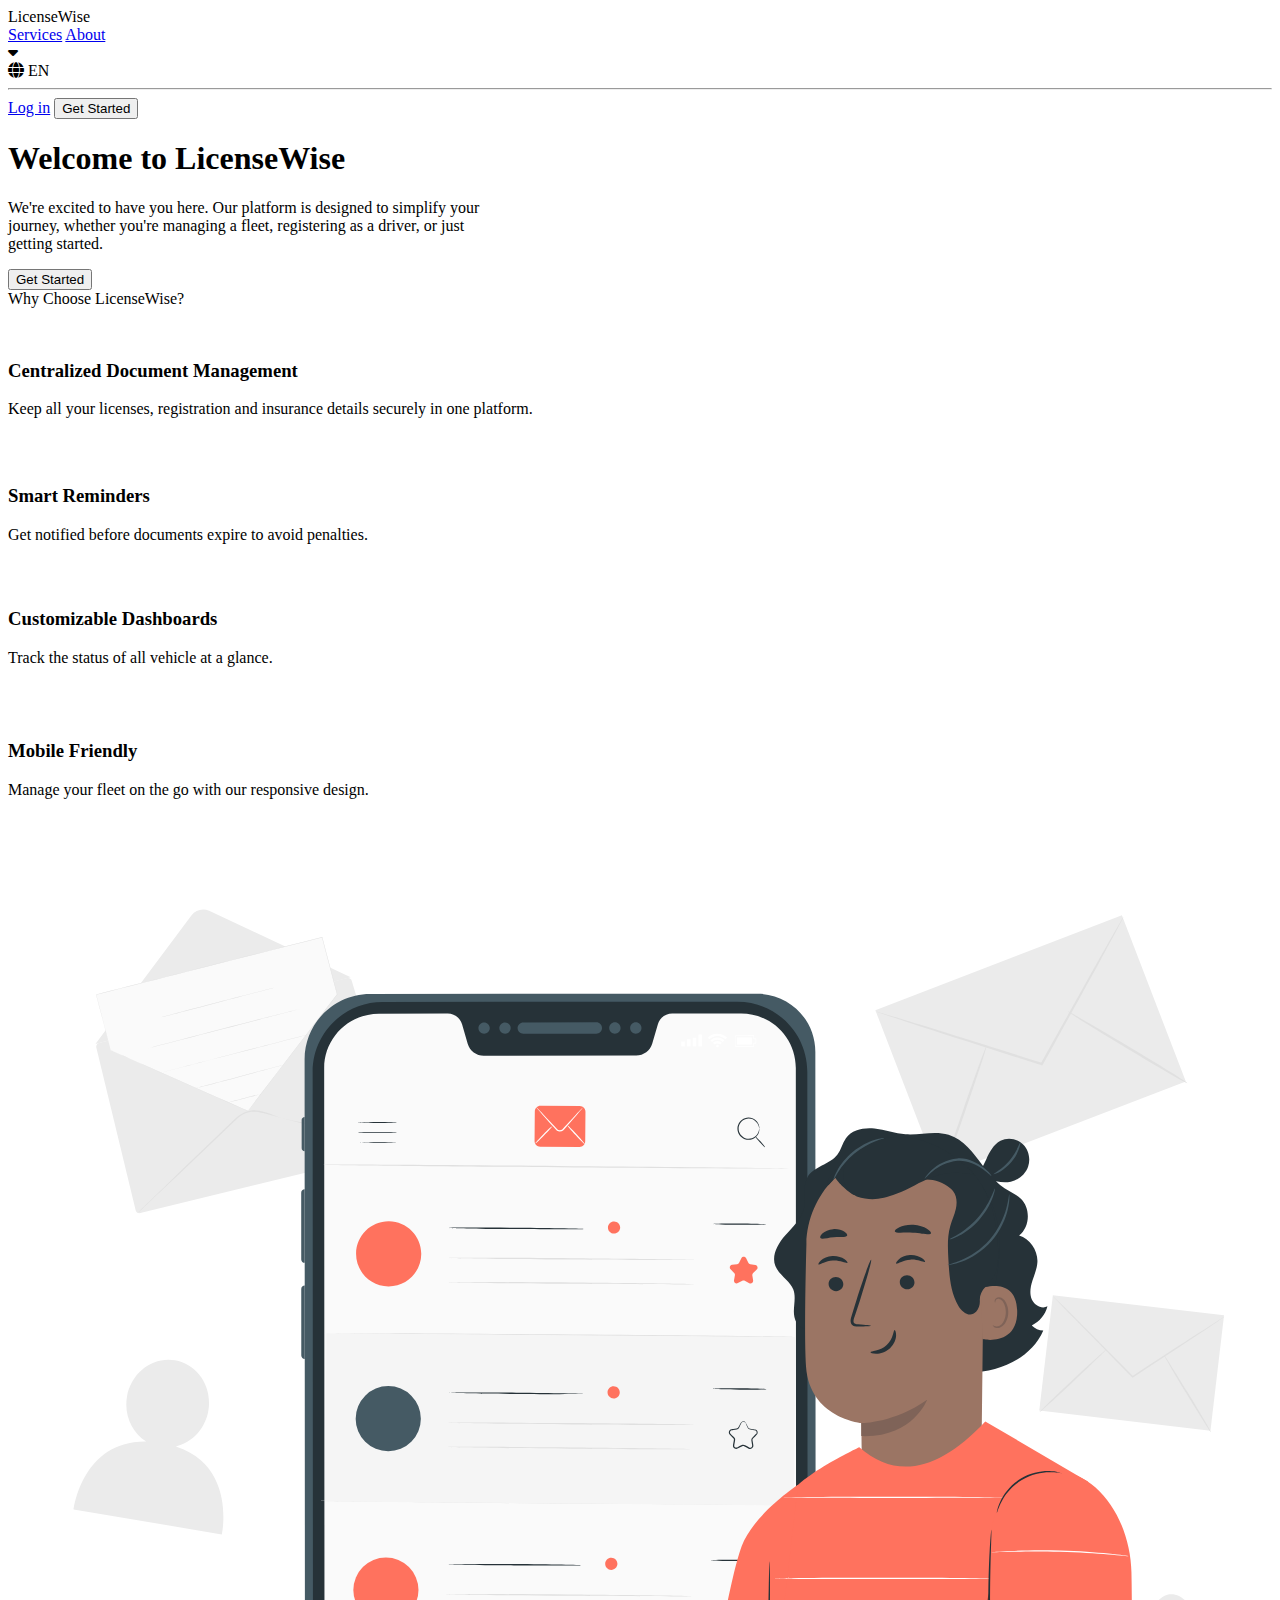
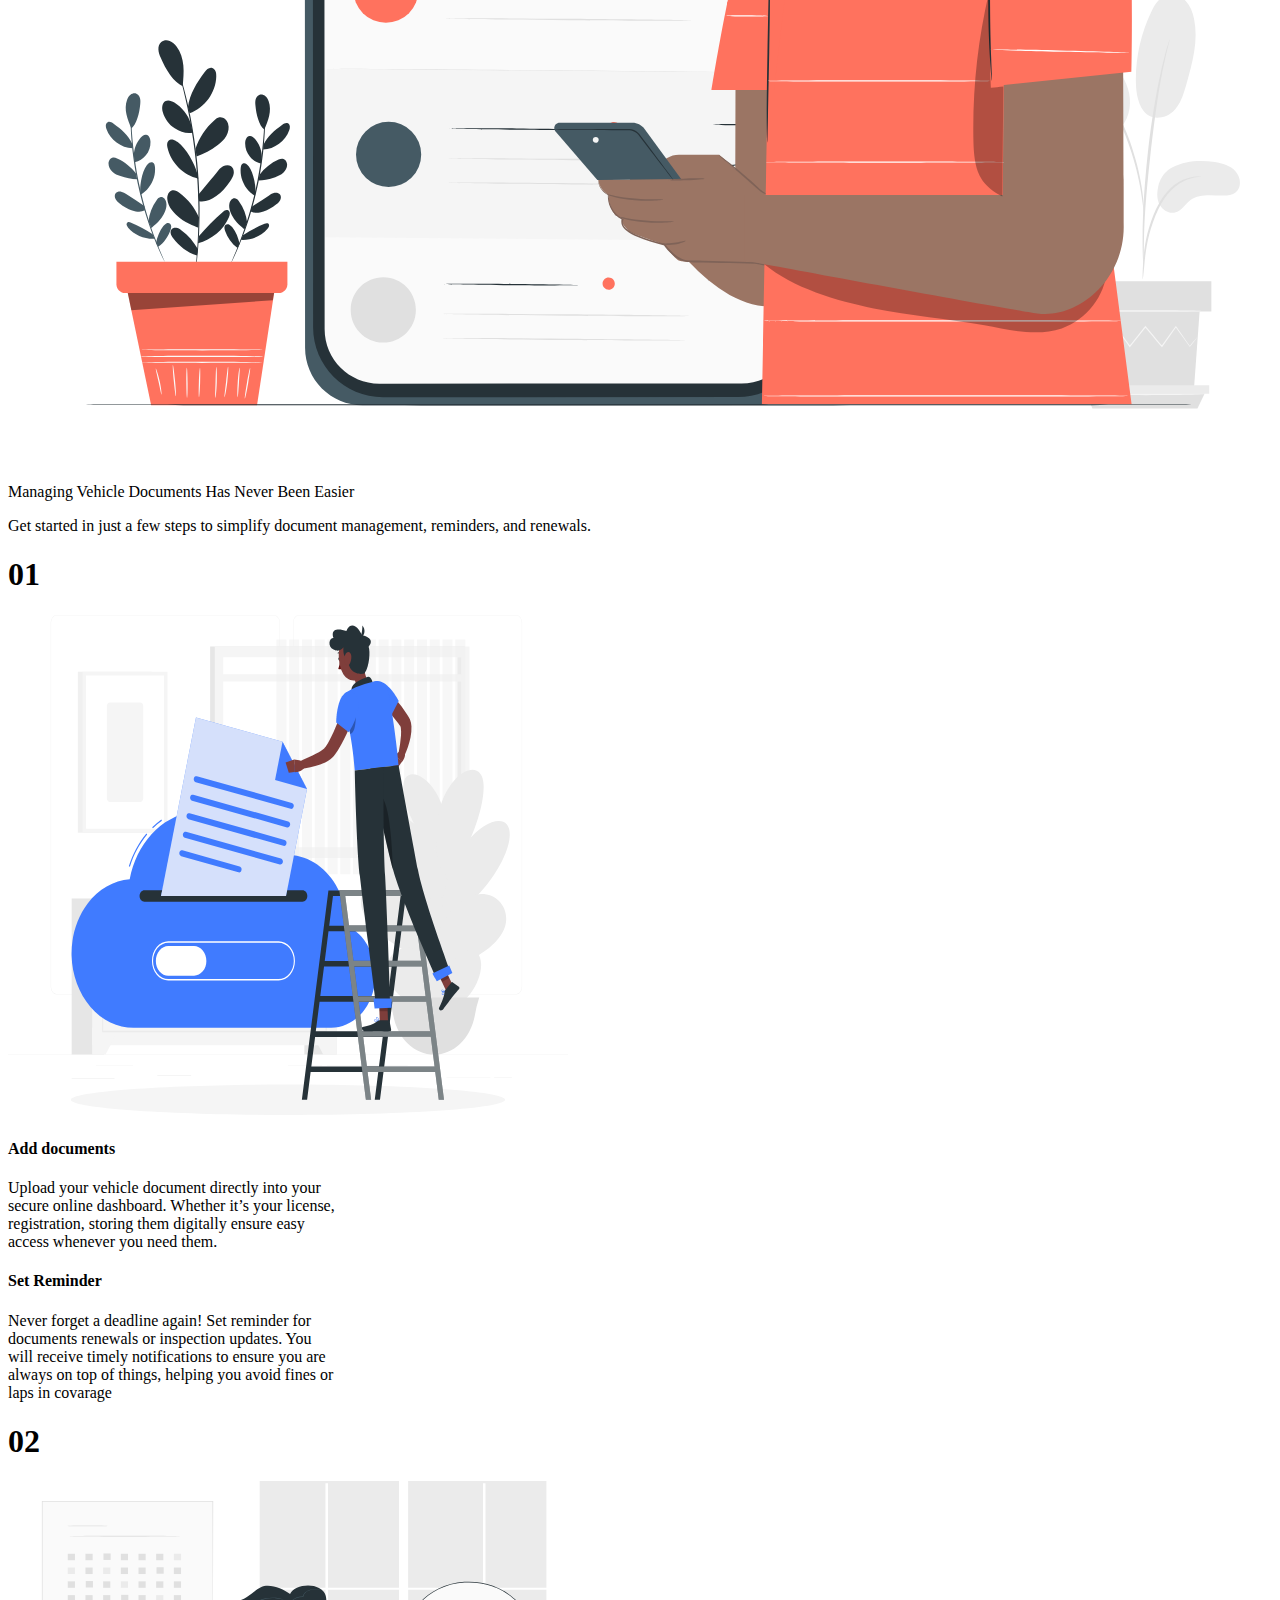
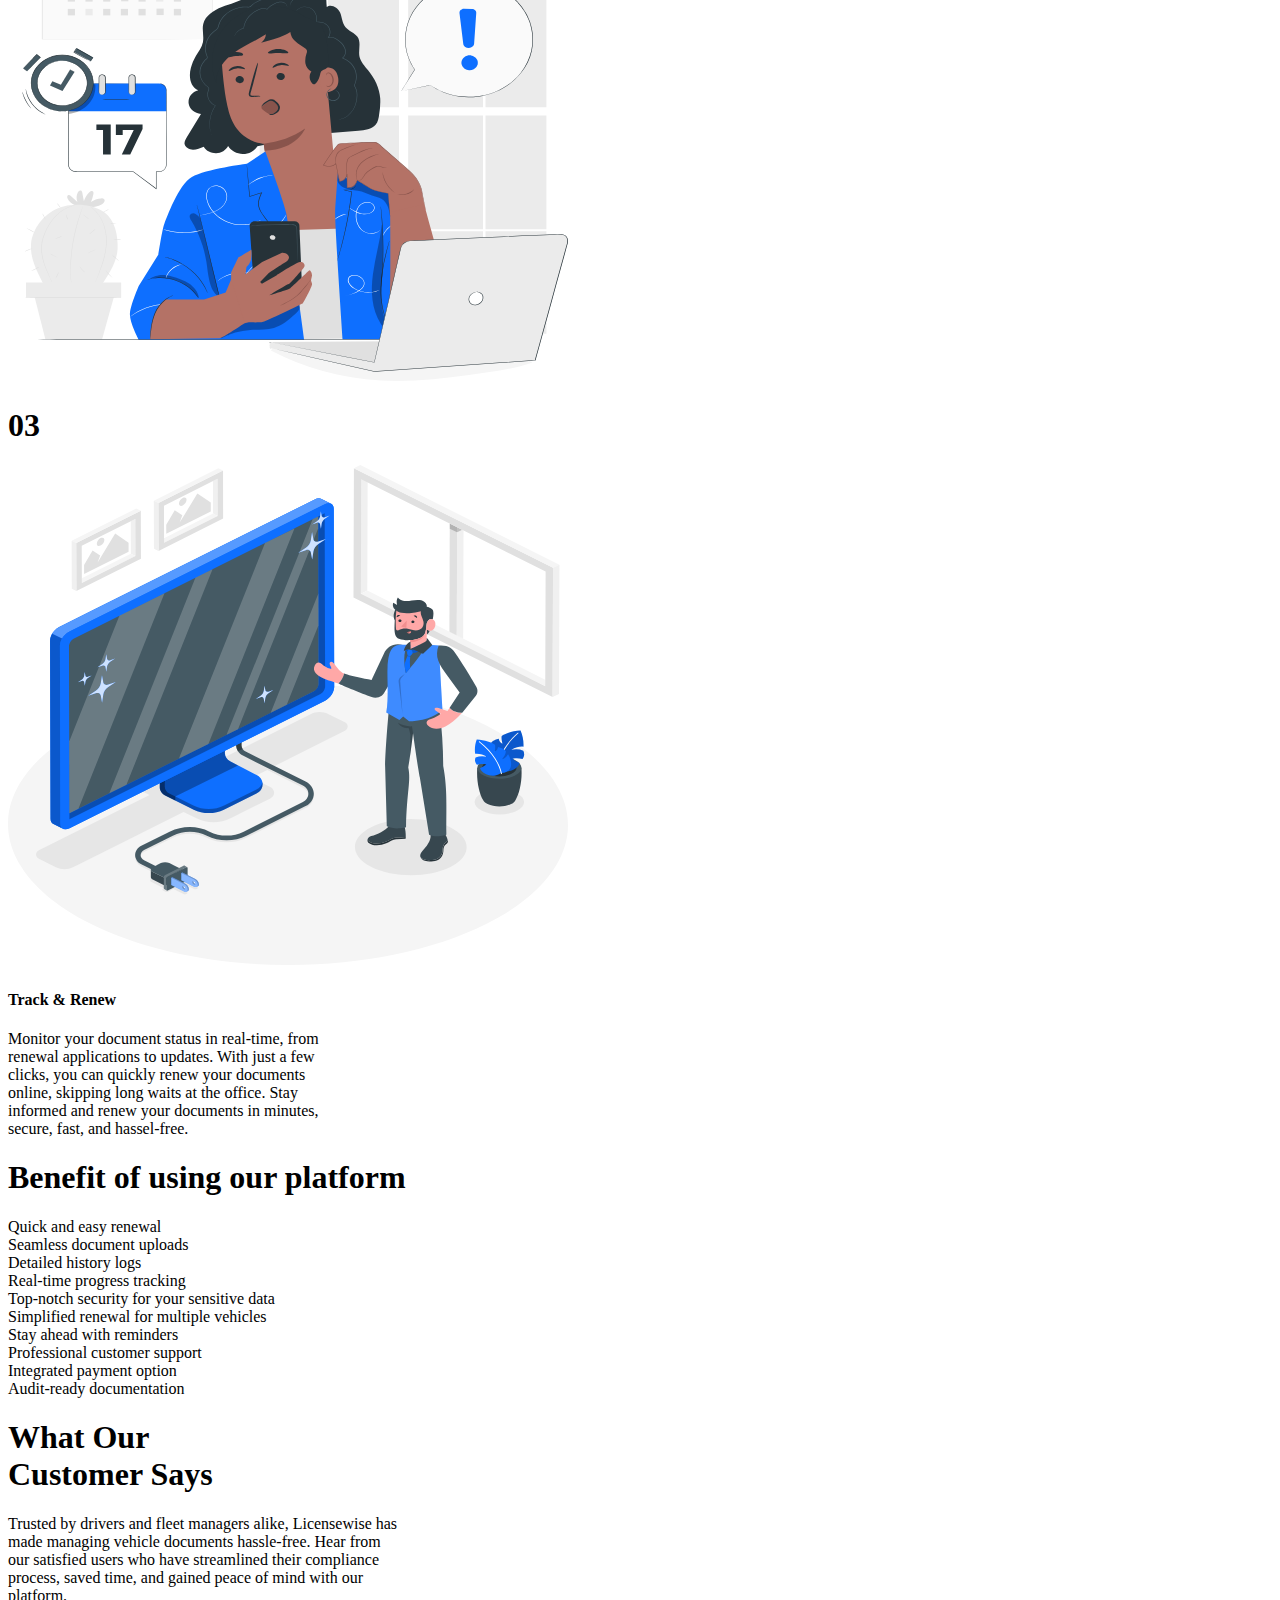
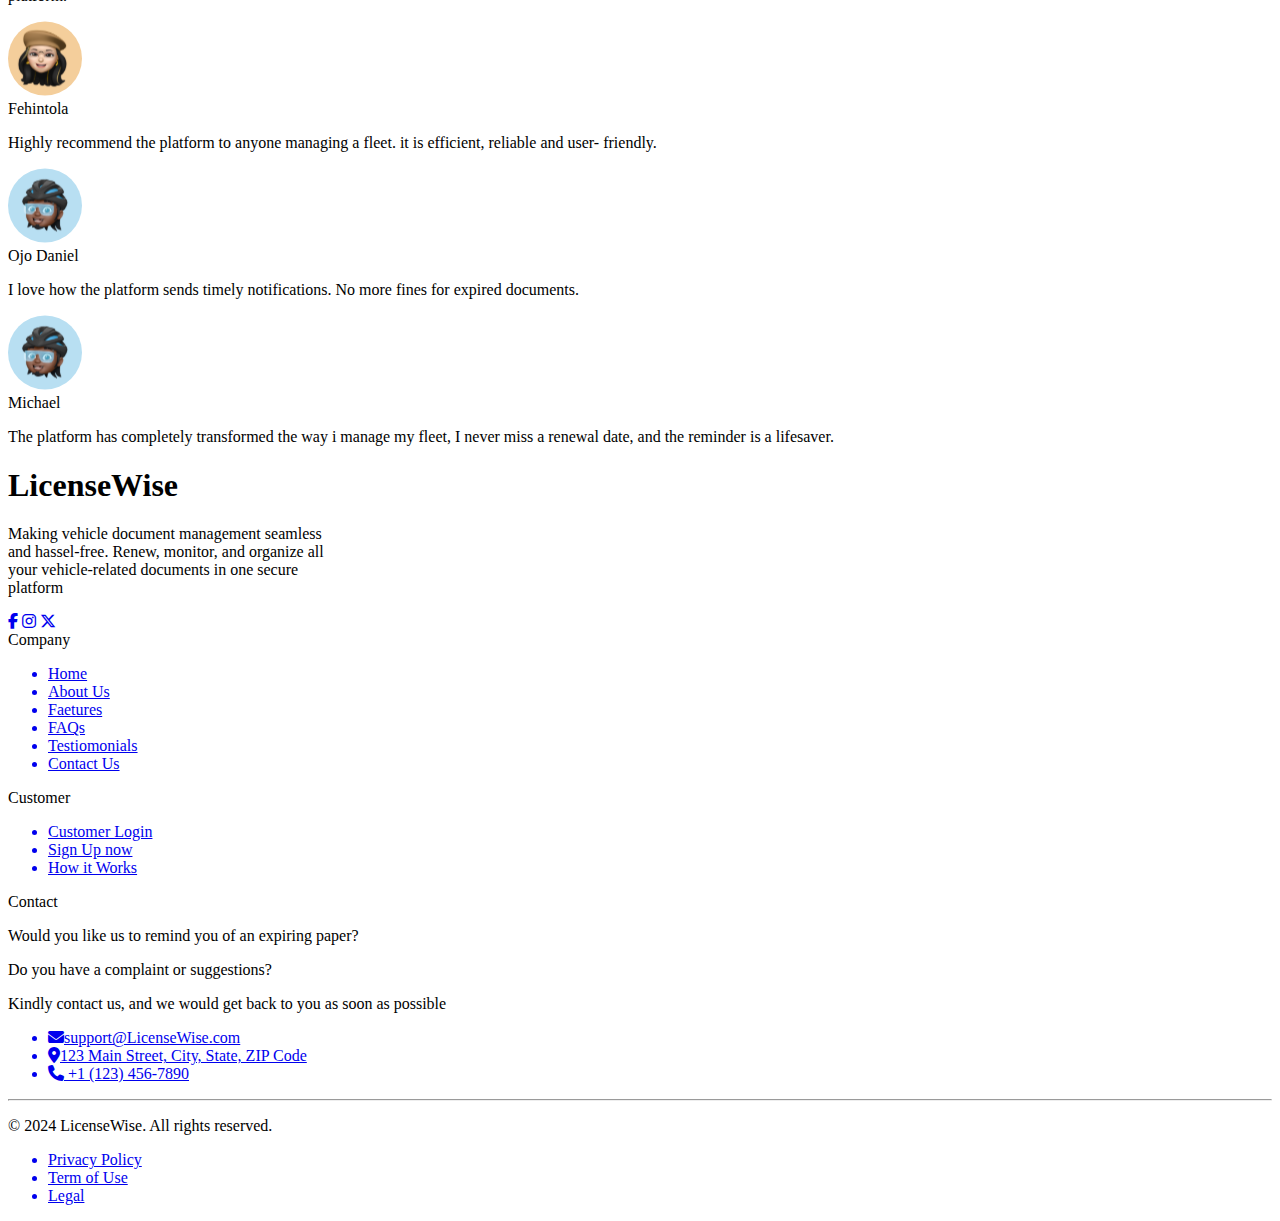
==== html/Index.html @ 1155dbb6 "codeverification1" ====
<!Doctype html>
<html lang="en">
  <head>
    <meta charset="utf-8">
    <meta name="viewport" content="width=device-width, initial-scale=1">
    <title>LicenseWise</title>
    <!-- <link href="https://cdn.jsdelivr.net/npm/bootstrap@5.3.3/dist/css/bootstrap.min.css" rel="stylesheet" integrity="sha384-QWTKZyjpPEjISv5WaRU9OFeRpok6YctnYmDr5pNlyT2bRjXh0JMhjY6hW+ALEwIH" crossorigin="anonymous"> -->
    <link href="https://fonts.googleapis.com/css?family=Nunito:200,300,regular,500,600,700,800,900,200italic,300italic,italic,500italic,600italic,700italic,800italic,900italic" rel="stylesheet" />
    <link href="https://fonts.googleapis.com/css?family=DM+Sans:100,200,300,regular,500,600,700,800,900,100italic,200italic,300italic,italic,500italic,600italic,700italic,800italic,900italic" rel="stylesheet" />
    <link href="https://fonts.googleapis.com/css?family=Inter:100,200,300,regular,500,600,700,800,900,100italic,200italic,300italic,italic,500italic,600italic,700italic,800italic,900italic" rel="stylesheet" />
    <link rel="stylesheet" href="https://cdnjs.cloudflare.com/ajax/libs/font-awesome/6.7.1/css/all.min.css">
    <link rel="stylesheet" href="Styles.css" />
  </head>
  <body>
    <section class="head">
<div class="top">
  <div class="left">
    <span class="logo">LicenseWise</span>
    <div class="left-span">
      <a href="http://127.0.0.1:5500/Index.html#service"><span>Services</span></a>
      <a href="http://127.0.0.1:5500/Index.html#about"><span>About</span></a>
    </div>
  </div>

  <div class="right">
    <i class="fa-solid fa-caret-down"></i>
    <div class="lang">
      <i class="fa-solid fa-globe"></i>
      <span>EN</span>
    </div>
    <hr>
    <a href="#"><span>Log in</span></a>
    <button class="btn">Get Started</button>
  </div>
</div>

<div class="head-content">
      <h1>Welcome to LicenseWise</h1>
      <p>We're excited to have you here. Our platform is designed to simplify your <br> journey, whether you're managing a fleet, registering as a driver, or just <br> getting started.</p>
      <button class="btn2">Get Started</button>
    </div>

  </section>

  <section class="features">
      <span>Why Choose LicenseWise?</span>
      <div class="content">
        <div class="divs">
          <div class="box document">
            <div class="svg doc">
              <svg width="23" height="29" viewBox="0 0 23 29" fill="none" xmlns="http://www.w3.org/2000/svg">
                <path d="M4.25 0H18.4167C19.5438 0 20.6248 0.447767 21.4219 1.2448C22.2189 2.04183 22.6667 3.12283 22.6667 4.25V24.0833C22.6667 25.2105 22.2189 26.2915 21.4219 27.0885C20.6248 27.8856 19.5438 28.3333 18.4167 28.3333H4.25C3.12283 28.3333 2.04183 27.8856 1.2448 27.0885C0.447767 26.2915 0 25.2105 0 24.0833L0 4.25C0 3.12283 0.447767 2.04183 1.2448 1.2448C2.04183 0.447767 3.12283 0 4.25 0ZM5.66667 9.91667C5.29094 9.91667 4.93061 10.0659 4.66493 10.3316C4.39926 10.5973 4.25 10.9576 4.25 11.3333C4.25 11.7091 4.39926 12.0694 4.66493 12.3351C4.93061 12.6007 5.29094 12.75 5.66667 12.75H17C17.3757 12.75 17.7361 12.6007 18.0017 12.3351C18.2674 12.0694 18.4167 11.7091 18.4167 11.3333C18.4167 10.9576 18.2674 10.5973 18.0017 10.3316C17.7361 10.0659 17.3757 9.91667 17 9.91667H5.66667ZM5.66667 21.25C5.29094 21.25 4.93061 21.3993 4.66493 21.6649C4.39926 21.9306 4.25 22.2909 4.25 22.6667C4.25 23.0424 4.39926 23.4027 4.66493 23.6684C4.93061 23.9341 5.29094 24.0833 5.66667 24.0833H12.75C13.1257 24.0833 13.4861 23.9341 13.7517 23.6684C14.0174 23.4027 14.1667 23.0424 14.1667 22.6667C14.1667 22.2909 14.0174 21.9306 13.7517 21.6649C13.4861 21.3993 13.1257 21.25 12.75 21.25H5.66667ZM5.66667 4.25C5.29094 4.25 4.93061 4.39926 4.66493 4.66493C4.39926 4.93061 4.25 5.29094 4.25 5.66667C4.25 6.04239 4.39926 6.40272 4.66493 6.6684C4.93061 6.93408 5.29094 7.08333 5.66667 7.08333H17C17.3757 7.08333 17.7361 6.93408 18.0017 6.6684C18.2674 6.40272 18.4167 6.04239 18.4167 5.66667C18.4167 5.29094 18.2674 4.93061 18.0017 4.66493C17.7361 4.39926 17.3757 4.25 17 4.25H5.66667ZM5.66667 15.5833C5.29094 15.5833 4.93061 15.7326 4.66493 15.9983C4.39926 16.2639 4.25 16.6243 4.25 17C4.25 17.3757 4.39926 17.7361 4.66493 18.0017C4.93061 18.2674 5.29094 18.4167 5.66667 18.4167H17C17.3757 18.4167 17.7361 18.2674 18.0017 18.0017C18.2674 17.7361 18.4167 17.3757 18.4167 17C18.4167 16.6243 18.2674 16.2639 18.0017 15.9983C17.7361 15.7326 17.3757 15.5833 17 15.5833H5.66667Z" fill="white"/>
                </svg>
            </div>

              <div class="description">
                <h3>Centralized Document Management </h3>
                <p>Keep all your licenses, registration and insurance details securely in one platform.</p>
              </div>
          </div>
          <div class="box clock ">
            <div class="svg ck">
              <svg width="29" height="28" viewBox="0 0 29 28" fill="none" xmlns="http://www.w3.org/2000/svg">
                <path d="M15.9021 13.9188V8.81875C15.9021 8.41736 15.7661 8.08114 15.4941 7.81008C15.2221 7.53903 14.8859 7.40303 14.4854 7.40208C14.085 7.40114 13.7488 7.53714 13.4768 7.81008C13.2048 8.08303 13.0688 8.41925 13.0688 8.81875V14.45C13.0688 14.6389 13.1042 14.8221 13.175 14.9997C13.2458 15.1772 13.3521 15.3364 13.4938 15.4771L17.4604 19.4437C17.7201 19.7035 18.0507 19.8333 18.4521 19.8333C18.8535 19.8333 19.184 19.7035 19.4437 19.4437C19.7035 19.184 19.8333 18.8535 19.8333 18.4521C19.8333 18.0507 19.7035 17.7201 19.4437 17.4604L15.9021 13.9188ZM14.4854 27.2354C12.7146 27.2354 11.0561 26.8992 9.51008 26.2267C7.96403 25.5543 6.61819 24.6453 5.47258 23.4997C4.32697 22.3541 3.41794 21.0082 2.7455 19.4622C2.07306 17.9161 1.73636 16.2572 1.73542 14.4854C1.73447 12.7136 2.07117 11.0552 2.7455 9.51008C3.41983 7.96497 4.32839 6.61914 5.47117 5.47258C6.61394 4.32603 7.95978 3.417 9.50867 2.7455C11.0576 2.074 12.7165 1.73731 14.4854 1.73542C16.2544 1.73353 17.9133 2.07022 19.4622 2.7455C21.0111 3.42078 22.3569 4.32981 23.4997 5.47258C24.6424 6.61536 25.5515 7.96119 26.2267 9.51008C26.902 11.059 27.2382 12.7174 27.2354 14.4854C27.2326 16.2534 26.8964 17.9123 26.2267 19.4622C25.5571 21.012 24.6481 22.3578 23.4997 23.4997C22.3512 24.6415 21.0054 25.5505 19.4622 26.2267C17.9189 26.903 16.26 27.2392 14.4854 27.2354ZM0.389583 6.41042C0.129861 6.15069 0 5.82014 0 5.41875C0 5.01736 0.129861 4.68681 0.389583 4.42708L4.42708 0.389583C4.68681 0.129861 5.01736 0 5.41875 0C5.82014 0 6.15069 0.129861 6.41042 0.389583C6.67014 0.649305 6.8 0.979861 6.8 1.38125C6.8 1.78264 6.67014 2.11319 6.41042 2.37292L2.37292 6.41042C2.11319 6.67014 1.78264 6.8 1.38125 6.8C0.979861 6.8 0.649306 6.67014 0.389583 6.41042ZM28.5813 6.41042C28.3215 6.67014 27.991 6.8 27.5896 6.8C27.1882 6.8 26.8576 6.67014 26.5979 6.41042L22.5604 2.37292C22.3007 2.11319 22.1708 1.78264 22.1708 1.38125C22.1708 0.979861 22.3007 0.649305 22.5604 0.389583C22.8201 0.129861 23.1507 0 23.5521 0C23.9535 0 24.284 0.129861 24.5438 0.389583L28.5813 4.42708C28.841 4.68681 28.9708 5.01736 28.9708 5.41875C28.9708 5.82014 28.841 6.15069 28.5813 6.41042Z" fill="white"/>
                </svg>
                
            </div>

              <div class="description">
                <h3>Smart Reminders</h3>
                <p>Get notified before documents expire to avoid penalties.</p>
              </div>
          </div>
          <div class="box dashboard">
            <div class="svg dash">
              <svg width="26" height="26" viewBox="0 0 26 26" fill="none" xmlns="http://www.w3.org/2000/svg">
                <path d="M5.3125 0C3.90354 0 2.55228 0.559708 1.556 1.556C0.559708 2.55228 0 3.90354 0 5.3125V10.625H14.875V0H5.3125ZM17 17H25.5V8.5H17V17ZM25.5 19.125H17V25.5H20.1875C21.5965 25.5 22.9477 24.9403 23.944 23.944C24.9403 22.9477 25.5 21.5965 25.5 20.1875V19.125ZM25.5 5.3125V6.375H17V0H20.1875C21.5965 0 22.9477 0.559708 23.944 1.556C24.9403 2.55228 25.5 3.90354 25.5 5.3125ZM14.875 12.75H0V20.1875C0 21.5965 0.559708 22.9477 1.556 23.944C2.55228 24.9403 3.90354 25.5 5.3125 25.5H14.875V12.75Z" fill="white"/>
                </svg>                
          </div>

              <div class="description">
                <h3>Customizable Dashboards</h3>
                <p>Track the status of all vehicle at a glance.</p>
              </div>
          </div>
          <div class="box mobile ">
            <div class="svg mb">
              <svg width="25" height="34" viewBox="0 0 25 34" fill="none" xmlns="http://www.w3.org/2000/svg">
                <path fill-rule="evenodd" clip-rule="evenodd" d="M0 3.4C0 2.49826 0.358213 1.63346 0.995837 0.995837C1.63346 0.358213 2.49826 0 3.4 0L21.5333 0C22.4351 0 23.2999 0.358213 23.9375 0.995837C24.5751 1.63346 24.9333 2.49826 24.9333 3.4V30.6C24.9333 31.5017 24.5751 32.3665 23.9375 33.0042C23.2999 33.6418 22.4351 34 21.5333 34H3.4C2.49826 34 1.63346 33.6418 0.995837 33.0042C0.358213 32.3665 0 31.5017 0 30.6V3.4ZM9.06667 27.2H15.8667V24.9333H9.06667V27.2Z" fill="white"/>
                </svg>                
            </div>

              <div class="description">
                <h3>Mobile Friendly</h3>
                <p>Manage  your fleet on the go with our responsive design.</p>
              </div>
          </div>
        </div>

        <div class="img">
          <img src="/Images/Features Img.svg" alt="">
        </div>
      </div>
    </section>

    <section class="management" id="about">
      <div class="heading">
        <span>Managing Vehicle Documents Has Never Been Easier</span>
        <p>Get started in just a few steps to simplify document management, reminders, and renewals.  </p>
      </div>

      <div class="document">
        <h1>01</h1>
        <div class="img-text">
          <img src="/Images/Adding docs.svg" alt="">
          <div class="text">
            <h4>Add documents</h4>
            <p>Upload your vehicle document directly into your <br> secure online dashboard. Whether it’s your license, <br> registration, storing them digitally ensure easy <br> access  whenever you need them.</p>
          </div>
        </div>
      </div>

      <div class="reminder">
        <div class="text">
            <h4>Set Reminder</h4>
            <p>Never forget a deadline again! Set reminder for <br>documents renewals or inspection updates. You <br>will receive timely notifications to ensure you are <br>always on top of things, helping you avoid fines or <br>laps in covarage</p>
          </div>
        <div class="img-text">
          <h1>02</h1>
          <img src="/Images/Reminder Img.svg" alt="">
        </div>
      </div>

      <div class="track">
        <h1>03</h1>
        <div class="img-text">
          <img src="/Images/Track Img.svg" alt="">
          <div class="text">
            <h4>Track &  Renew</h4>
            <p>Monitor your document status in real-time, from <br>renewal applications to updates. With just a few <br>clicks, you can quickly renew your documents <br>online, skipping long waits at the office. Stay <br>informed and renew your documents in minutes,<br>secure, fast, and hassel-free.</p>
          </div>
        </div>
      </div>

    </section>

    <section class="benefit" id="service">
      <h1>Benefit of using our platform</h1>
      <div class="flex">
        <div class="small box1">
          <div class="circle"></div>
          <span>Quick and easy renewal</span>
        </div>
        <div class="small box2">
          <div class="circle"></div>
          <span>Seamless document uploads</span>
        </div>
        <div class="small box3">
          <div class="circle"></div>
          <span>Detailed history logs</span>
        </div>
        <div class="small box4">
          <div class="circle"></div>
          <span>Real-time progress tracking</span>
        </div>
        <div class="small box5">
          <div class="circle"></div>
          <span>Top-notch security for your sensitive data</span>
        </div>
        <div class="small box6"><div class="circle"></div>
          <span>Simplified renewal for multiple vehicles </span>
        </div>
        <div class="small box7"><div class="circle"></div>
          <span>Stay ahead with reminders</span>
        </div>
        <div class="small box8"><div class="circle"></div>
          <span>Professional customer support</span>
        </div>
        <div class="small box9"><div class="circle"></div>
          <span>Integrated payment option</span>
        </div>
        <div class="small box10"><div class="circle"></div>
          <span>Audit-ready documentation</span>
        </div>
        
      </div>
    </section>


    <section class="service">
      <div class="left">
        <h1>What Our <br>
          Customer Says</h1>
          <p>Trusted by drivers and fleet managers alike, Licensewise has <br> made managing vehicle documents hassle-free. Hear from <br>our satisfied users who have streamlined their compliance <br> process, saved time, and gained peace of mind with our <br>platform.</p>
      </div>

      <div class="right">
        <div class="mid con">
          <img src="/Images/Av3.svg" alt="">
          <div class="av-text">
            <span>Fehintola</span>
            <p>Highly recommend the platform to anyone managing a fleet. it is efficient, reliable and user- friendly.</p>
          </div>
        </div>
        <div class="mid con">
          <img src="/Images/Av2.svg" alt="">
          <div class="av-text">
            <span>Ojo Daniel</span>
            <p>I love how the platform sends timely notifications. No more fines for expired documents.</p>
        </div>
        </div>
        <div class="mid con">
          <img src="/Images/Av2.svg" alt="">
          <div class="av-text">
            <span>Michael</span>
            <p>The platform has completely transformed the way i manage my fleet, I never miss a renewal date, and the reminder is a lifesaver.</p>
        </div>
      </div>
    </section>

    <footer>
      <div class="top">
        <div class="p first">
          <h1>LicenseWise</h1>
          <p>Making vehicle document management seamless <br>and hassel-free. Renew, monitor, and organize all <br>your vehicle-related documents in one secure <br>platform </p>
          <div class="socials">
            <a href="#" target="_blank" class="social-box"><i class="fa-brands fa-facebook-f"></i></a>
            <a href="#" target="_blank" class="social-box"><i class="fa-brands fa-instagram"></i></a>
            <a href="#" target="_blank" class="social-box"><i class="fa-brands fa-x-twitter"></i></a>
            <!-- <a href="#">
              <i class="fa fa-linkedin"></i>
            </a> -->
          </div>
        </div>
        <div class="p">
          <span>Company</span>
          <ul class="list">
            <a href="#"><li>Home</li></a>
            <a href="#"><li>About Us</li></a>
            <a href="#"><li>Faetures</li></a>
            <a href="#"><li>FAQs</li></a>
            <a href="#"><li>Testiomonials</li></a>
            <a href="#"><li>Contact Us</li></a>
            </ul>
        </div>
        <div class="p">
          <span>Customer</span>
          <ul class="list">
            <a href="#"><li>Customer Login</li></a>
            <a href="#"><li>Sign Up now</li></a>
            <a href="#"><li>How it Works</li></a>
          </ul>
        </div>
        <div class="p fourth">
          <span>Contact</span>
          <p>Would you like us to remind you of an expiring paper? </p>
          <p>Do you have a complaint or suggestions? </p>
          <p>Kindly contact us, and we would get back to you as soon as possible</p>
          <ul class="info">
            <a href="#"><li><i class="fa-solid fa-envelope"></i>support@LicenseWise.com</li></a>
            <a href="#"><li><i class="fa-solid fa-location-dot"></i>123 Main Street, City, State, ZIP Code</li></a>
            <a href="#"><li><i class="fa-solid fa-phone"></i> +1 (123) 456-7890</li></a>
          </ul>
        </div>
      </div>

      <hr>

      <div class="bottom">
        <div class="left">
          <p>© 2024 LicenseWise. All rights reserved.</p>
        </div>
        <div class="right">
          <ul>
            <a href="#"><li>Privacy Policy</li></a>
            <a href="#"><li>Term of Use</li></a>
            <a href="#"><li>Legal</li></a>
          </ul>
        </div>
      </div>
    </footer>
     
  </body>
</html>
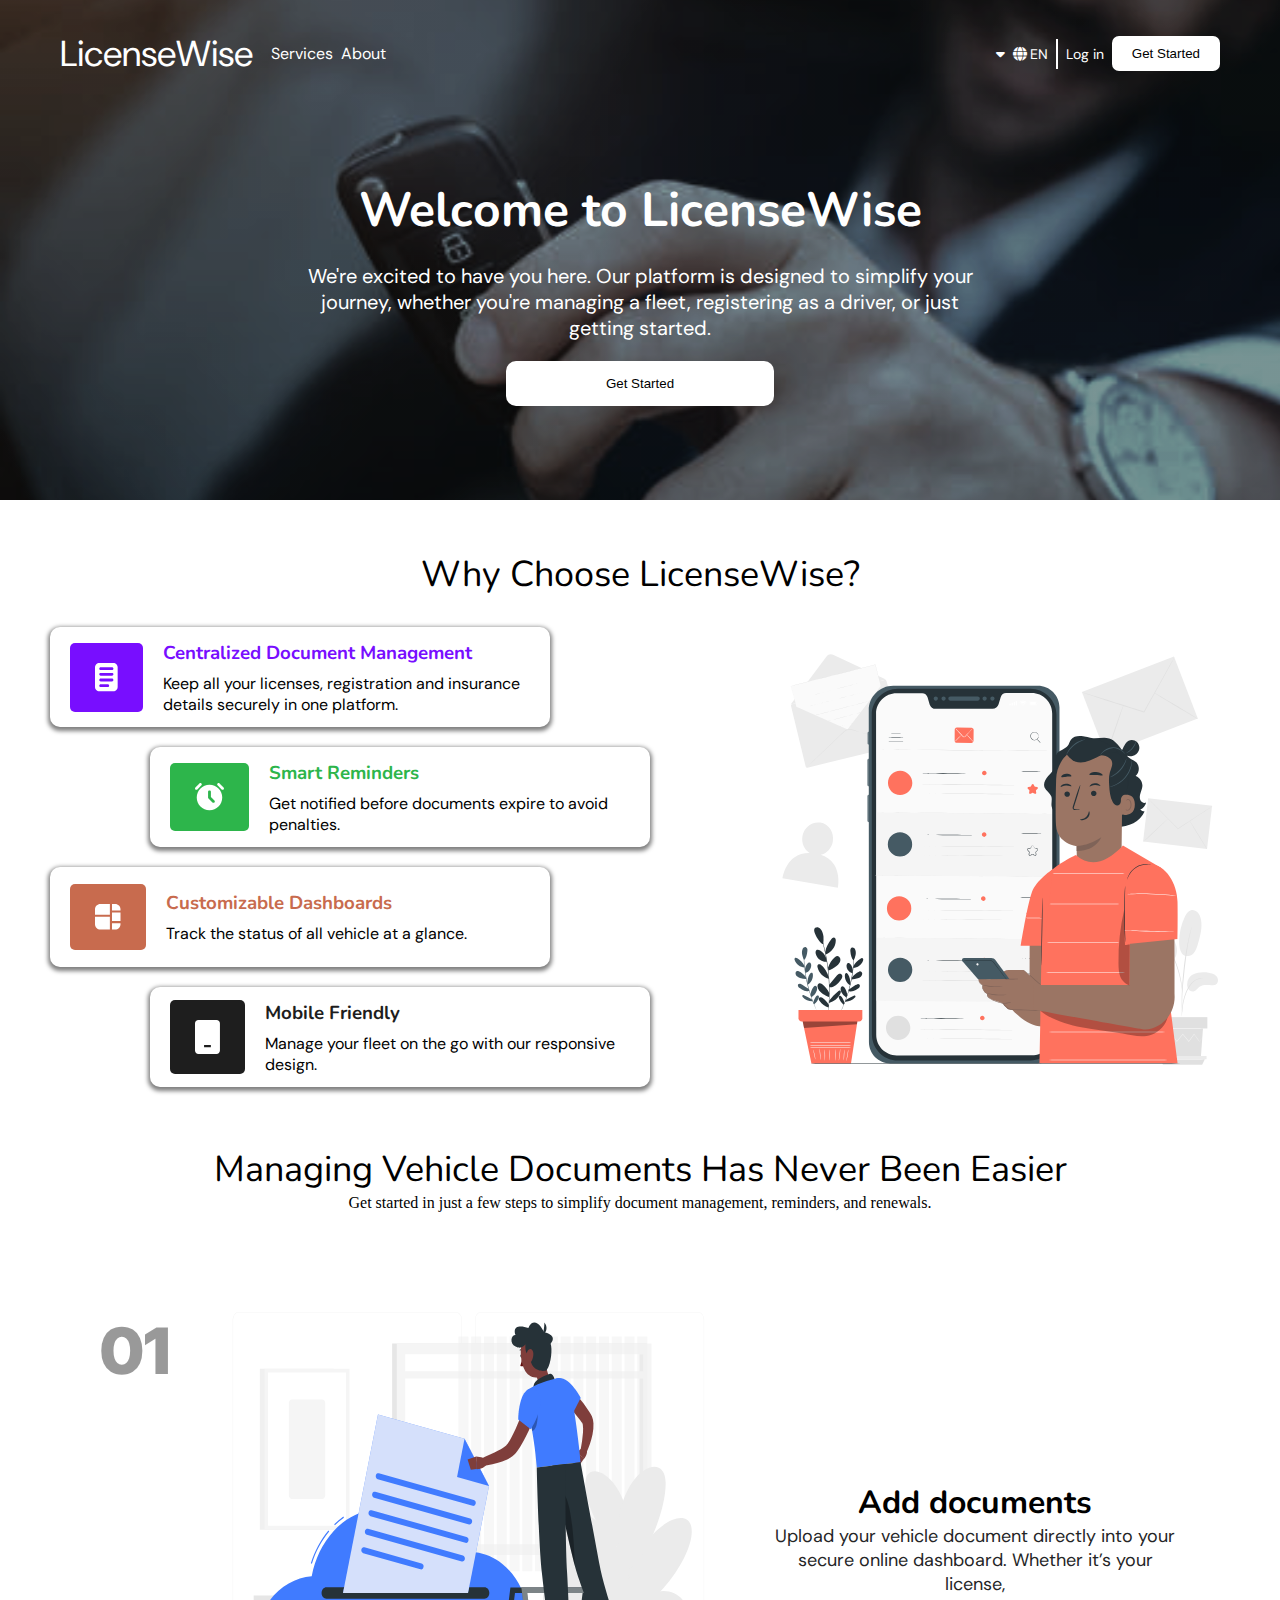
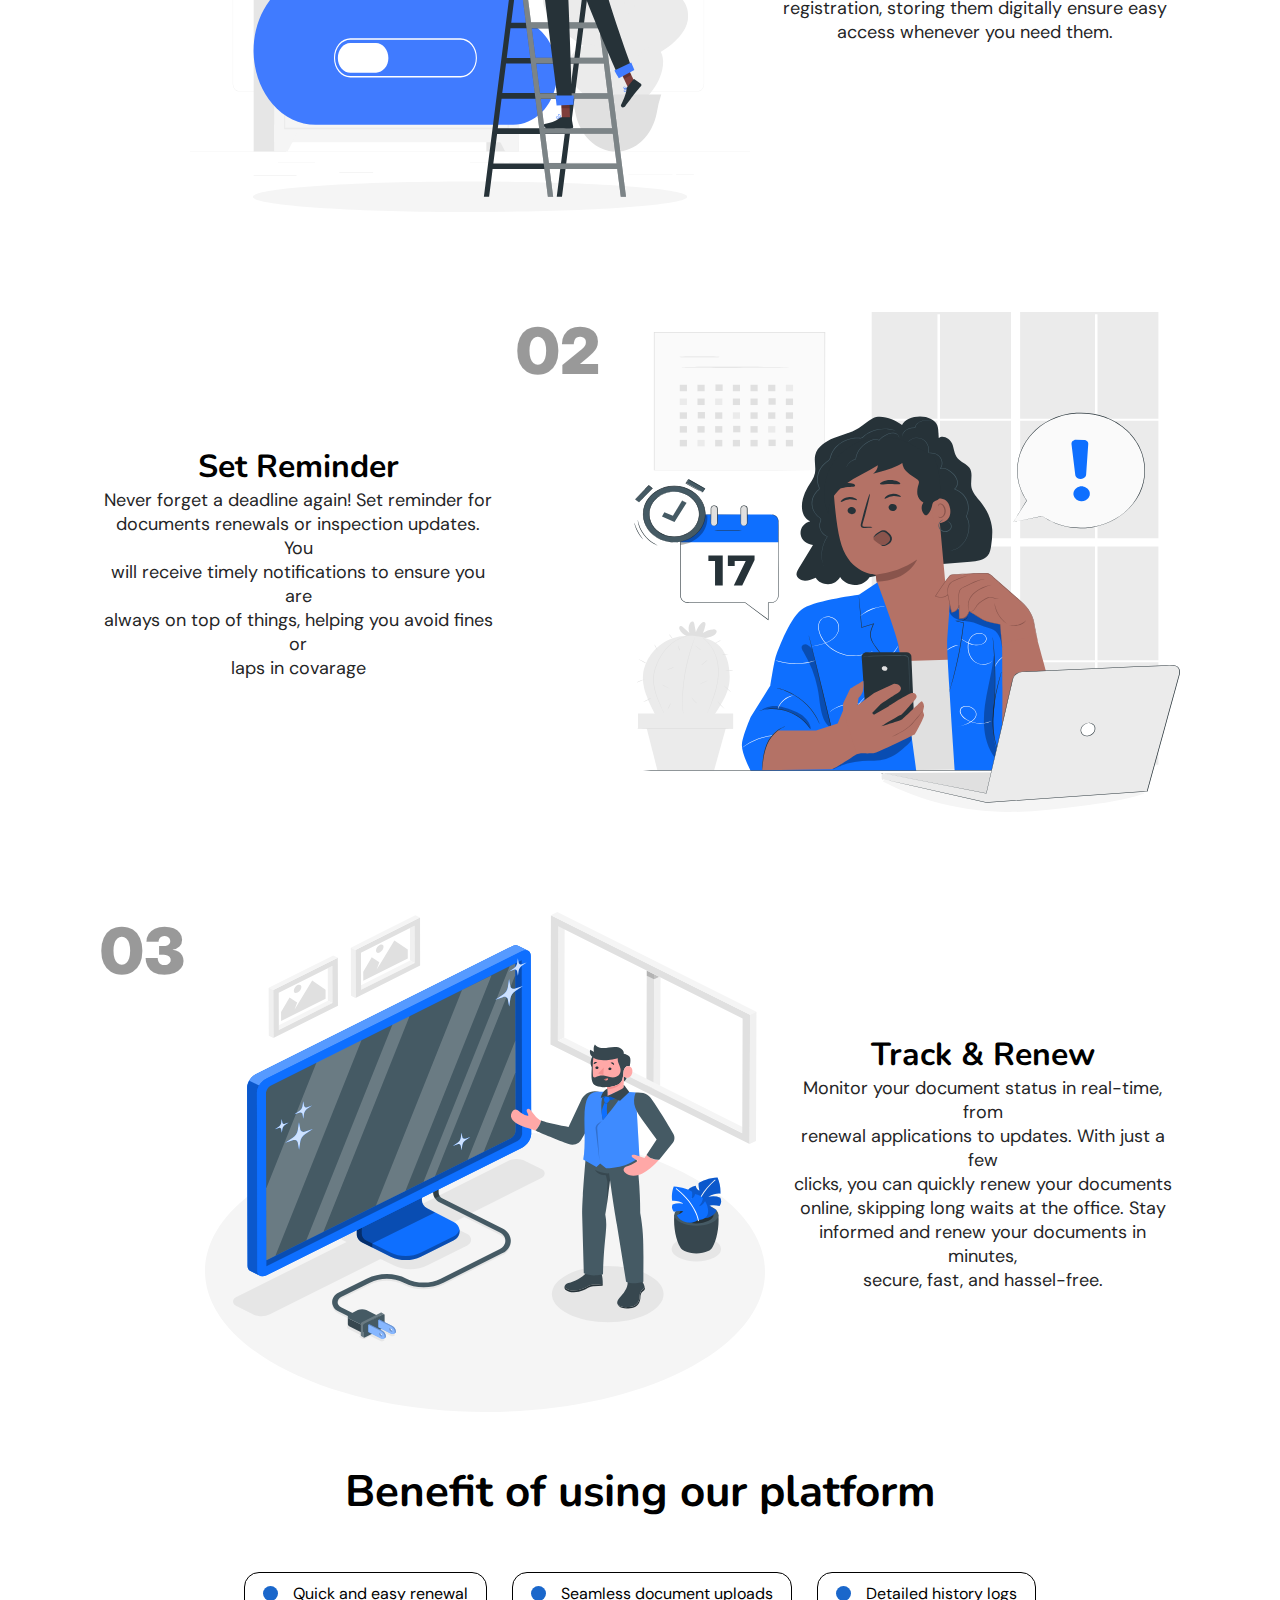
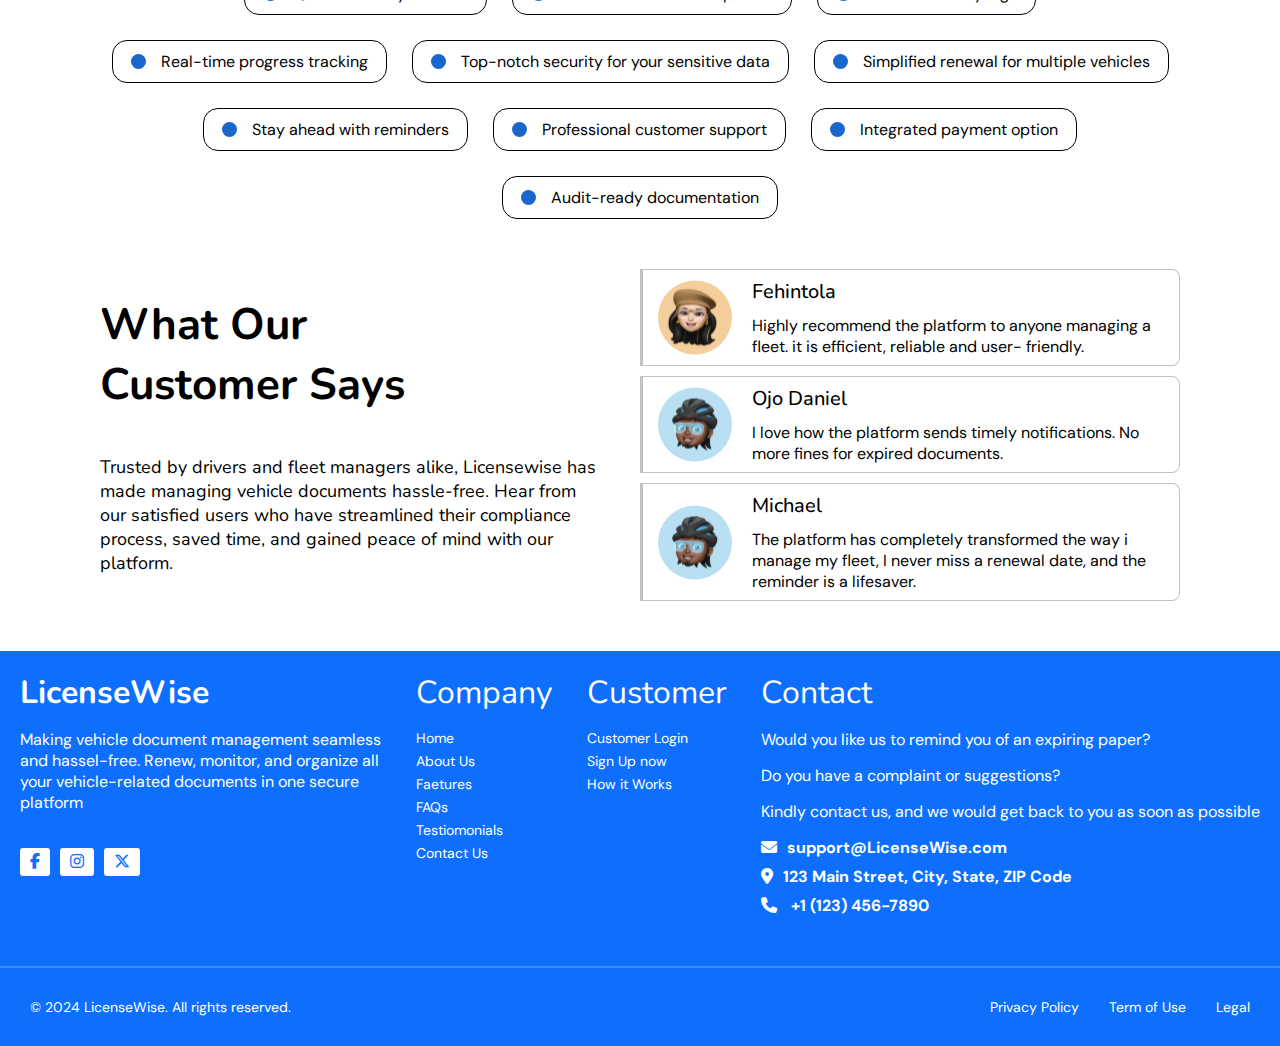
==== commit c5589952: "codev" ====
--- a/html/Index.html
+++ b/html/Index.html
@@ -9,7 +9,7 @@
     <link href="https://fonts.googleapis.com/css?family=DM+Sans:100,200,300,regular,500,600,700,800,900,100italic,200italic,300italic,italic,500italic,600italic,700italic,800italic,900italic" rel="stylesheet" />
     <link href="https://fonts.googleapis.com/css?family=Inter:100,200,300,regular,500,600,700,800,900,100italic,200italic,300italic,italic,500italic,600italic,700italic,800italic,900italic" rel="stylesheet" />
     <link rel="stylesheet" href="https://cdnjs.cloudflare.com/ajax/libs/font-awesome/6.7.1/css/all.min.css">
-    <link rel="stylesheet" href="Styles.css" />
+    <link rel="stylesheet" href="css/Styles.css" />
   </head>
   <body>
     <section class="head">
--- a/html/css/Styles.css
+++ b/html/css/Styles.css
@@ -0,0 +1,478 @@
+*{margin: 0;
+padding: 0;
+box-sizing: border-box;}
+
+:root{
+  --p-dark:#242526;
+}
+
+body{color: white;
+/* background: #a0a0a0; */
+}
+
+
+.head{
+  width: 100%;
+    height: 500px;
+    background: linear-gradient(rgb(0, 0, 0, 0.1), rgb(0, 0, 0, 0.1)), url(/Images/image\ 6.svg); 
+    background-size: cover;
+    display: flex;
+    flex-direction: column; 
+    /* justify-content: space-between;  */
+    align-items: center; 
+    gap: 100px;
+    padding: 30px 60px;
+    /* display: inline-flex; */
+  }
+
+
+.top{display: flex;
+flex-direction: row;
+align-items: center;
+justify-content: space-between;
+width: 100%;
+/* height: 80px; */
+/* background: #000; */
+}
+
+.top .left{display: flex;
+flex-direction: row;
+align-items: center;
+width: 50%;
+gap: 18px;
+}
+
+.logo{font-size: 36px;
+  font-family: "dm sans";
+}
+
+.top a{text-decoration: none;
+color: white;
+transition: .2s;}
+
+.top a:hover{color: #cccccc;}
+
+.top a:active{color: #1A67CB;}
+
+.top .left .left-span{
+  font-size: 16px;
+  font-family: "dm sans";
+  display: flex;
+  gap: 8px;
+}
+
+
+.top .right{display: flex;
+align-items: center;
+gap: 8px;
+font-family: "dm sans";
+font-size: 14px;
+}
+
+.top .right hr{
+  border: 1px solid white;
+  height: 30px;}
+
+.lang{display: flex;
+align-items: center;
+gap: 3px;}
+
+.btn{background: white;
+  color: black;
+  border-radius: 7px;
+  border: none;
+  padding: 10px 20px;
+transition: .2s ease;
+cursor: pointer;
+}
+
+  .btn:hover{
+    transform: scale(0.95);
+  }
+  
+
+.head-content{display: flex;
+flex-direction: column;
+align-items: center;
+width: 70%;
+gap: 20px;
+}
+
+.head-content h1{
+  font-size: 48px;
+  font-family: nunito;
+font-weight: bold;}
+
+.head-content p{
+  font-family: "dm sans";
+  font-size: 20px;
+  text-align: center;}
+
+.btn2{
+  background: white;
+  color: black;
+  border-radius: 10px;
+  border: none;
+  padding: 15px 100px;
+  transition: .2s ease;
+  cursor: pointer;
+}
+
+.btn2:hover{
+  transform: scale(0.95);
+}
+
+.features{display: flex;
+flex-direction: column;
+align-items: center;
+gap: 20px;
+margin-top: 50px;
+padding: 0 50px;
+color: black;
+
+}
+
+.features span{font-size: 36px;
+font-family: nunito;}
+
+.features .content{display: flex;
+flex-direction: row;
+align-items: center;
+width: 100%;
+/* background: #e02e2e; */
+}
+
+.divs{
+  display: flex;
+  flex-direction: column;
+  gap: 20px;
+  width: 60%;
+}
+
+.box{
+  display: flex;
+  align-items: center;
+  gap: 20px;
+  width: 500px;
+height: 100px;
+border-radius: 10px;
+padding: 0 20px;
+box-shadow: 0 2px 4px 2px rgba(0, 0, 0, 0.5);
+font-family: serif;
+/* background: rgb(61, 39, 39); */
+}
+
+.clock, .mobile{margin-left: 100px;}
+
+.box .svg{
+  /* width: 78px;
+height: 72px; */
+padding: 20px 25px;
+display: flex;
+align-items: center;
+justify-content: center;
+border-radius: 5px;
+}
+
+.document .doc{background: #780EFF;}
+
+.clock .ck{background: #2DB54B;}
+
+.dashboard .dash{background: #C86B4E;}
+
+.mobile .mb{background: #1E1E1E;}
+
+
+.description{display: flex;
+flex-direction: column;
+gap: 7px;}
+
+.document h3{font-family: "nunito";
+color: #780EFF;}
+
+.clock h3{font-family: "nunito";
+  color: #2DB54B;}
+
+.dashboard h3{font-family: "nunito";
+    color: #C86B4E;}
+
+.mobile h3{font-family: "nunito";
+      color: #1E1E1E;}
+
+.description p{font-family: "dm sans";}
+
+.img{width: 40%;}
+
+/* .img img{} */
+
+.management {display: flex;
+flex-direction: column;
+align-items: center;
+gap: 100px;
+margin: 50px 100px 0;
+
+color: black;}
+
+.management .heading{text-align: center;}
+
+.management .heading span{font-size: 36px;
+  font-family: nunito;}
+
+.management .document{display: flex;
+flex-direction: row;
+gap: 20px;}
+
+.management h1{font-size: 64px;
+font-weight: 900;
+font-family: "inter";
+color: rgba(0, 0, 0, 0.4);}
+
+.img-text{display: flex;
+align-items: center;
+gap: 20px;}
+
+.text{text-align: center;}
+
+.text h4{font-size: 32px;
+font-family: "nunito";}
+
+.text p{color: var(--p-dark);
+font-size: 18px;
+font-family: "dm sans";}
+
+.management .reminder{
+  display: flex;
+flex-direction: row;
+align-items: center;
+gap: 20px;
+}
+
+.reminder .img-text{display: flex;
+  align-items: flex-start;}
+
+.management .track{display: flex;
+  flex-direction: row;
+  gap: 20px;}
+
+
+  .benefit{
+    margin: 50px 100px 0;
+    display: flex;
+    flex-direction: column;
+    align-items: center;
+    gap: 50px;
+    color: black;
+  }
+
+  .benefit h1{font-size: 44px;
+  font-weight: bold;
+font-family: "nunito";}
+
+  .flex{
+    display: flex;
+    flex-wrap: wrap;
+    justify-content: center;
+    gap: 25px;
+  }
+
+  .small{
+    display: flex;
+    align-items: center;
+    gap: 15px;
+    border: 1.5px solid black;
+    border-radius: 15px;
+    padding: 10px 18px;
+    /* cursor: pointer;
+    transition: .4s ease; */
+}
+
+/* .small:hover{} */
+
+.small span{font-size: 16px;
+font-family: "dm sans";
+color:var(var(--p-dark));}
+
+/* .box1{
+  width: 241px;
+  height: 50px;} */
+
+  .circle{
+    width: 15px;
+    height: 15px;
+    border-radius: 50px;
+    background: #1A67CB;
+  }
+
+  .service{display: flex;
+  flex-direction: row;
+  align-items: center;
+margin: 50px 100px;
+color: black;}
+
+.service .left{
+  width: 50%;
+display: flex;
+flex-direction: column;
+gap: 40px;
+}
+
+.service .left h1{font-size: 44px;
+  font-weight: bold;
+font-family: "nunito";}
+
+.service .left p{font-size: 18px;
+font-family: "nunito";}
+
+.service .right{
+  width: 50%;
+display: flex;
+flex-direction: column;
+gap: 10px;}
+
+.mid{display: flex;
+align-items: center;
+padding: 8px 15px;
+gap: 20px;
+border: 1.5px  solid #C2C2C2;
+border-radius: 0 8px 8px 0 ;
+transition: .2s linear;
+cursor: pointer;}
+
+.mid:hover{
+  transform:translateX(-50px);
+  border-left:5px solid #780EFF ;
+}
+.con{border-left:3px solid #C2C2C2 ;}
+
+.av-text{display: flex;
+flex-direction: column;
+gap:10px;
+}
+
+.av-text span{font-size: 20px;
+font-family: "nunito";
+font-weight: 500;}
+
+.av-text p{font-size: 16px;
+font-family: "dm sans";}
+
+
+
+footer{
+  height: fit-content;
+  background: #0E6FFF;
+display: flex;
+flex-direction: column;
+/* gap: 20px; */
+}
+
+footer .top{
+  display: flex;
+  align-items: flex-start;
+justify-content: space-between;
+padding: 20px 20px 0;
+margin-bottom: 50px;}
+
+footer .top .p{
+  display: flex;
+  flex-direction: column;
+  gap: 15px;}
+
+.p h1{font-style: 44px;
+font-family: "nunito";}
+
+.p p{font-size: 16px;
+font-family: "dm sans";
+}
+
+.p span{font-size: 32px;
+font-family: "nunito";}
+
+.top .list{
+  list-style: none;
+  display: flex;
+  flex-direction: column;
+  gap: 5px;
+}
+
+.top .list a{text-decoration: none;
+color: #ffffff;
+font-family: "dm sans";
+font-size: 14px;
+width: fit-content;
+transition: .2s;}
+
+.top ul a:hover{color: #1E1E1E;}
+
+.fourth .info{
+  list-style: none;
+  display: flex;
+  flex-direction: column;
+  gap: 8px;
+}
+
+.fourth .info a{
+  text-decoration: none;
+  color: #ffffff;
+  font-family: "dm sans";
+  font-size: 16px;
+  font-weight: bold;
+  transition: .2s;
+}
+
+.info li i{margin-right: 10px;}
+
+.socials{display: flex;
+gap: 10px;
+margin-top: 20px;}
+
+.socials i{color: #0E6FFF;}
+
+.social-box{background: white;
+padding: 5px 10px;
+border-radius: 3px;
+transition: .2 ease;}
+
+.social-box:hover{
+  transform: scale(1.10);
+}
+
+.social-box:active{
+  transform: scale(0.90);
+}
+
+footer hr{
+  border: 1px solid rgb(255, 255, 255, 0.2);}
+
+.bottom{
+  display: flex;
+justify-content: space-between;
+padding: 30px;
+font-size: 14px;
+font-family: "dm sans";
+}
+
+.bottom ul{
+  list-style: none;
+  display: inline-flex;
+  gap: 30px;}
+
+  .bottom ul a{
+    text-decoration: none;
+  color: #ffffff;
+  
+  transition: .2s;
+  }
+
+  .bottom ul a:hover{color: #1E1E1E;}
+
+
+
+
+
+
+
+
+
+
+
